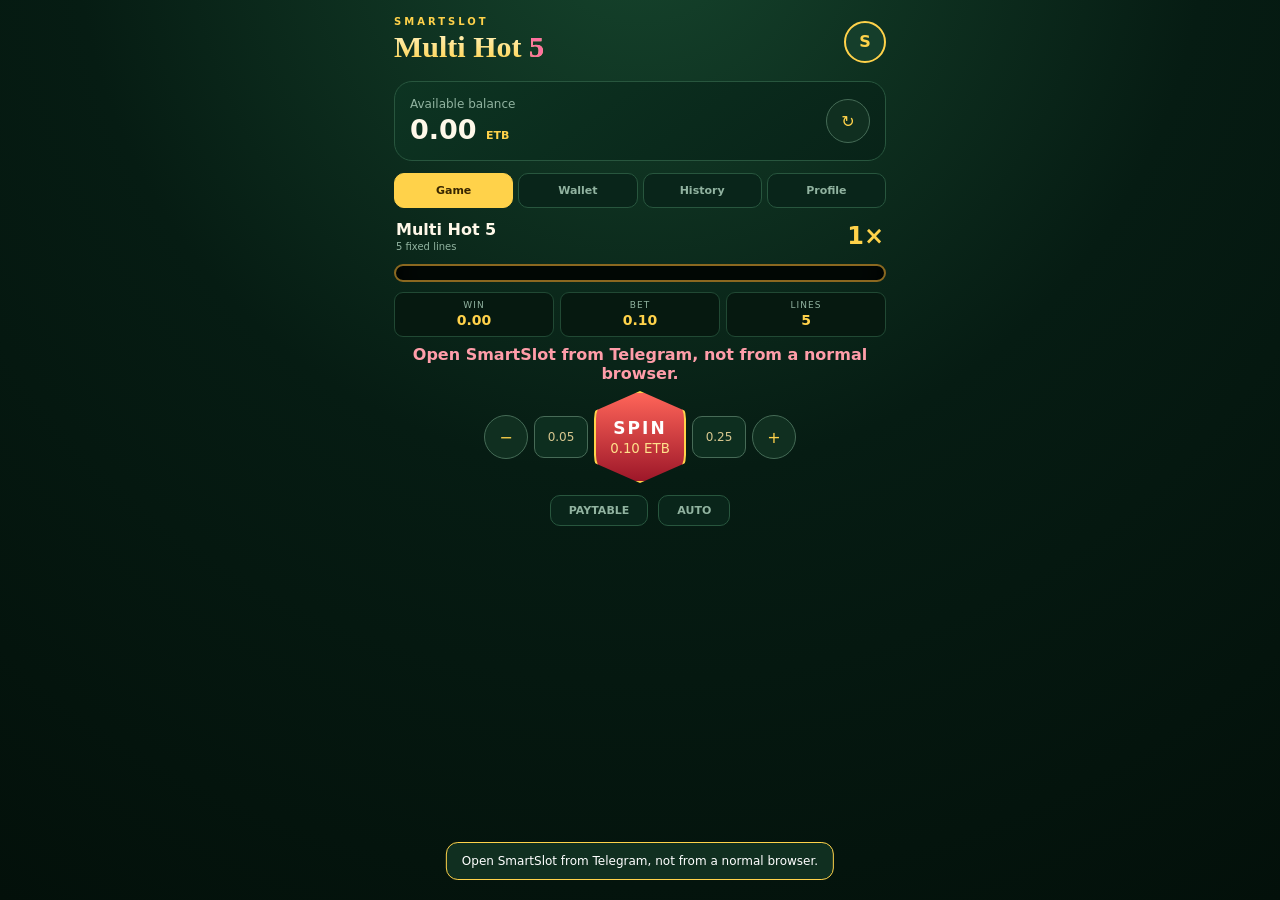
==== index.html @ b496ed88 "Add files via upload" ====
<!doctype html>
<html lang="en">
<head>
  <meta charset="utf-8">
  <meta name="viewport" content="width=device-width,initial-scale=1,maximum-scale=1,user-scalable=no">
  <title>SmartSlot</title>
  <script src="https://telegram.org/js/telegram-web-app.js"></script>
  <link rel="stylesheet" href="/style.css">
</head>
<body>
<main class="app">
  <header class="top">
    <div>
      <div class="eyebrow">SMARTSLOT</div>
      <h1>Multi Hot <span>5</span></h1>
    </div>
    <div class="avatar" id="avatar">S</div>
  </header>

  <section class="wallet-card">
    <div>
      <div class="muted">Available balance</div>
      <div class="balance"><span id="balance">0.00</span> <small id="currency">ETB</small></div>
    </div>
    <button class="icon-btn" id="refreshBtn">↻</button>
  </section>

  <nav class="tabs">
    <button class="tab active" data-tab="game">Game</button>
    <button class="tab" data-tab="wallet">Wallet</button>
    <button class="tab" data-tab="history">History</button>
    <button class="tab" data-tab="profile">Profile</button>
  </nav>

  <section id="gameTab" class="tab-panel">
    <div class="machine-head">
      <div><b>Multi Hot 5</b><small>5 fixed lines</small></div>
      <div class="multiplier" id="multiplier">1×</div>
    </div>

    <div class="reels" id="reels"></div>

    <div class="stats">
      <div><span>WIN</span><b id="win">0.00</b></div>
      <div><span>BET</span><b id="betLabel">0.10</b></div>
      <div><span>LINES</span><b>5</b></div>
    </div>

    <div class="message" id="message">Place your bet and spin.</div>

    <div class="bet-controls">
      <button class="round" id="betDown">−</button>
      <button class="bet-preview" id="betPrev">0.05</button>
      <button class="spin" id="spinBtn"><strong>SPIN</strong><small><span id="spinBet">0.10</span> ETB</small></button>
      <button class="bet-preview" id="betNext">0.25</button>
      <button class="round" id="betUp">+</button>
    </div>

    <div class="quick">
      <button id="paytableBtn">PAYTABLE</button>
      <button id="autoBtn">AUTO</button>
    </div>
  </section>

  <section id="walletTab" class="tab-panel hidden">
    <div class="section-title">Wallet</div>
    <div class="payment-card">
      <h3>Deposit with Telebirr</h3>
      <p>Send money to the Telebirr account below, then submit the amount and transaction ID. Your balance changes only after admin approval.</p>
      <div class="receiver"><span>Telebirr</span><b id="telebirrPhone">0920384625</b><strong id="telebirrName">kenea</strong></div>
      <form id="depositForm">
        <label>Amount (ETB)<input id="depositAmount" type="number" min="1" step="0.01" inputmode="decimal" required></label>
        <label>Transaction ID<input id="transactionId" maxlength="120" autocomplete="off" required></label>
        <button class="primary" type="submit">Submit deposit</button>
      </form>
      <div id="depositMsg" class="form-msg"></div>
    </div>

    <div class="payment-card">
      <h3>Withdraw to Telebirr</h3>
      <p>Withdrawal requests are reviewed by admin. Approved requests are paid manually through Telebirr.</p>
      <form id="withdrawForm">
        <label>Amount (ETB)<input id="withdrawAmount" type="number" min="10" step="0.01" inputmode="decimal" required></label>
        <label>Telebirr phone<input id="withdrawPhone" type="tel" required></label>
        <button class="primary" type="submit">Request withdrawal</button>
      </form>
      <div id="withdrawMsg" class="form-msg"></div>
    </div>
  </section>

  <section id="historyTab" class="tab-panel hidden">
    <div class="section-title">Transactions & spins</div>
    <div id="historyList" class="history"></div>
  </section>

  <section id="profileTab" class="tab-panel hidden">
    <div class="profile-card">
      <div class="big-avatar" id="bigAvatar">S</div>
      <h2 id="profileName">Player</h2>
      <p id="profileUsername">@telegram</p>
      <div class="profile-grid">
        <div><span>Games</span><b id="gamesPlayed">0</b></div>
        <div><span>Total won</span><b id="totalWon">0.00 ETB</b></div>
      </div>
      <div class="verified">✓ Phone verified</div>
    </div>
  </section>

  <div class="modal hidden" id="paytableModal">
    <div class="modal-box">
      <button class="close" id="closePay">×</button>
      <h2>Paytable</h2>
      <div id="payRows"></div>
      <p class="note">Line win = (bet ÷ 5) × symbol value × multiplier.</p>
    </div>
  </div>

  <div class="toast hidden" id="toast"></div>
</main>
<script src="/app.js"></script>
</body>
</html>
---- style.css ----
:root{
  --bg:#061c13;--panel:#0b2a1c;--panel2:#103724;--gold:#ffd24a;--red:#d7263d;
  --green:#62f59a;--muted:#91b3a0;--line:#28563e;--white:#fff8e9;
}
*{box-sizing:border-box;-webkit-tap-highlight-color:transparent}
body{margin:0;background:radial-gradient(circle at 50% -10%,#16452d 0,#061c13 48%,#03100a 100%);color:var(--white);font-family:system-ui,-apple-system,Segoe UI,sans-serif;min-height:100vh}
button,input{font:inherit}button{cursor:pointer}
.app{width:min(100%,520px);margin:auto;padding:16px 14px 34px}
.top{display:flex;justify-content:space-between;align-items:center;margin-bottom:14px}
.eyebrow{font-size:10px;letter-spacing:3px;color:var(--gold);font-weight:800}
h1{font-family:Georgia,serif;font-size:30px;margin:3px 0;background:linear-gradient(#fff3c4,#ffd24a);-webkit-background-clip:text;color:transparent}
h1 span{color:#ff6f9f}
.avatar,.big-avatar{border:2px solid var(--gold);background:#153e2b;display:grid;place-items:center;font-weight:900;color:var(--gold)}
.avatar{width:42px;height:42px;border-radius:50%}.big-avatar{width:72px;height:72px;border-radius:50%;margin:auto;font-size:28px}
.wallet-card,.payment-card,.profile-card{background:linear-gradient(145deg,#0d3422,#082318);border:1px solid var(--line);border-radius:18px;padding:15px;margin-bottom:12px}
.wallet-card{display:flex;justify-content:space-between;align-items:center}
.muted,.payment-card p,.profile-card p,.note{color:var(--muted);font-size:12px}
.balance{font-size:27px;font-weight:900;margin-top:3px}.balance small{font-size:11px;color:var(--gold)}
.icon-btn,.round{border:1px solid #456b56;background:#102f20;color:var(--gold);min-width:44px;height:44px;border-radius:50%}
.tabs{display:grid;grid-template-columns:repeat(4,1fr);gap:5px;margin:10px 0}
.tab,.quick button{border:1px solid var(--line);background:#09251a;color:var(--muted);padding:10px 5px;border-radius:10px;font-size:11px;font-weight:800}
.tab.active{background:var(--gold);color:#372500;border-color:var(--gold)}
.hidden{display:none!important}
.machine-head{display:flex;justify-content:space-between;align-items:center;margin:12px 2px}
.machine-head small{display:block;color:var(--muted);font-size:10px;margin-top:2px}.multiplier{color:var(--gold);font-size:24px;font-weight:900}
.reels{display:grid;grid-template-columns:repeat(3,1fr);gap:7px;border:2px solid #8b6820;border-radius:14px;padding:7px;background:#04150d;box-shadow:inset 0 0 30px #000}
.reel{height:170px;display:grid;grid-template-rows:repeat(3,1fr);gap:4px;background:#0e3a25;border-radius:9px;padding:4px;overflow:hidden}
.cell{display:grid;place-items:center;border:1px solid #244e38;border-radius:7px;background:#0a2b1c;font-size:35px}
.cell.win{animation:win .5s ease-in-out infinite alternate;border-color:var(--gold)}
@keyframes win{to{transform:scale(1.07);box-shadow:0 0 18px #ffd24a}}
.stats{display:grid;grid-template-columns:repeat(3,1fr);gap:6px;margin-top:10px}.stats div{background:#061910;border:1px solid #214934;border-radius:9px;text-align:center;padding:7px}.stats span{display:block;color:var(--muted);font-size:9px;letter-spacing:1px}.stats b{color:var(--gold);font-size:14px}
.message{text-align:center;min-height:27px;padding:8px;color:var(--green);font-weight:800}.message.lose{color:#ff9da9}
.bet-controls{display:flex;align-items:center;justify-content:center;gap:6px}.bet-preview{min-width:54px;height:42px;border-radius:10px;border:1px solid #476b57;background:#0d2e1f;color:#d8c78f;font-size:12px}.spin{width:92px;height:92px;border:2px solid var(--gold);border-radius:28px;clip-path:polygon(50% 0,100% 22%,100% 78%,50% 100%,0 78%,0 22%);background:linear-gradient(#ff6559,#9d1729);color:white}.spin strong{display:block;font-size:17px;letter-spacing:2px}.spin small{color:#ffe18b}.quick{display:flex;justify-content:center;gap:10px;margin-top:12px}.quick button{padding:8px 18px}
.section-title{font-size:18px;font-weight:900;margin:16px 2px}
.payment-card h3{margin:0 0 6px}.receiver{display:grid;grid-template-columns:1fr 1fr;gap:4px;background:#061910;border:1px dashed #55745e;padding:11px;border-radius:12px;margin:10px 0}.receiver strong{grid-column:1/-1;color:var(--gold);font-size:12px}
label{display:block;color:#c8dfd0;font-size:12px;margin:10px 0}input{width:100%;margin-top:6px;padding:12px;border-radius:11px;border:1px solid #3b604b;background:#061b12;color:white;outline:none}input:focus{border-color:var(--gold)}
.primary{width:100%;border:0;background:var(--gold);color:#3c2900;font-weight:900;padding:12px;border-radius:11px;margin-top:5px}.form-msg{min-height:18px;font-size:12px;color:var(--green);margin-top:7px}
.history-item{background:#09261a;border:1px solid var(--line);border-radius:13px;padding:11px;margin:7px 0;display:flex;justify-content:space-between;gap:8px}.history-item small{display:block;color:var(--muted)}.status{font-size:10px;font-weight:900;text-transform:uppercase}.pending{color:#ffd24a}.approved{color:#63f59b}.rejected{color:#ff8491}
.profile-card{text-align:center}.profile-grid{display:grid;grid-template-columns:1fr 1fr;gap:7px;margin-top:15px}.profile-grid div{background:#061910;border-radius:10px;padding:10px}.profile-grid span{display:block;color:var(--muted);font-size:10px}.profile-grid b{font-size:14px;color:var(--gold)}.verified{margin-top:12px;color:var(--green);font-size:12px}
.modal{position:fixed;inset:0;background:#000b;display:grid;place-items:center;padding:18px;z-index:10}.modal-box{position:relative;width:min(100%,390px);max-height:85vh;overflow:auto;background:#0a2c1d;border:1px solid #8b6820;border-radius:18px;padding:20px}.close{position:absolute;right:12px;top:10px;background:none;border:0;color:white;font-size:25px}.modal-box h2{color:var(--gold);margin-top:0}.payrow{display:flex;justify-content:space-between;padding:9px 2px;border-bottom:1px dashed #2b513e;font-size:13px}.payrow b{color:var(--gold)}
.toast{position:fixed;left:50%;bottom:20px;transform:translateX(-50%);background:#102f20;border:1px solid var(--gold);color:white;padding:11px 15px;border-radius:12px;z-index:20;font-size:12px;max-width:90%}
@media(max-width:350px){.reel{height:145px}.cell{font-size:29px}.spin{width:82px;height:82px}.bet-preview{min-width:45px}}
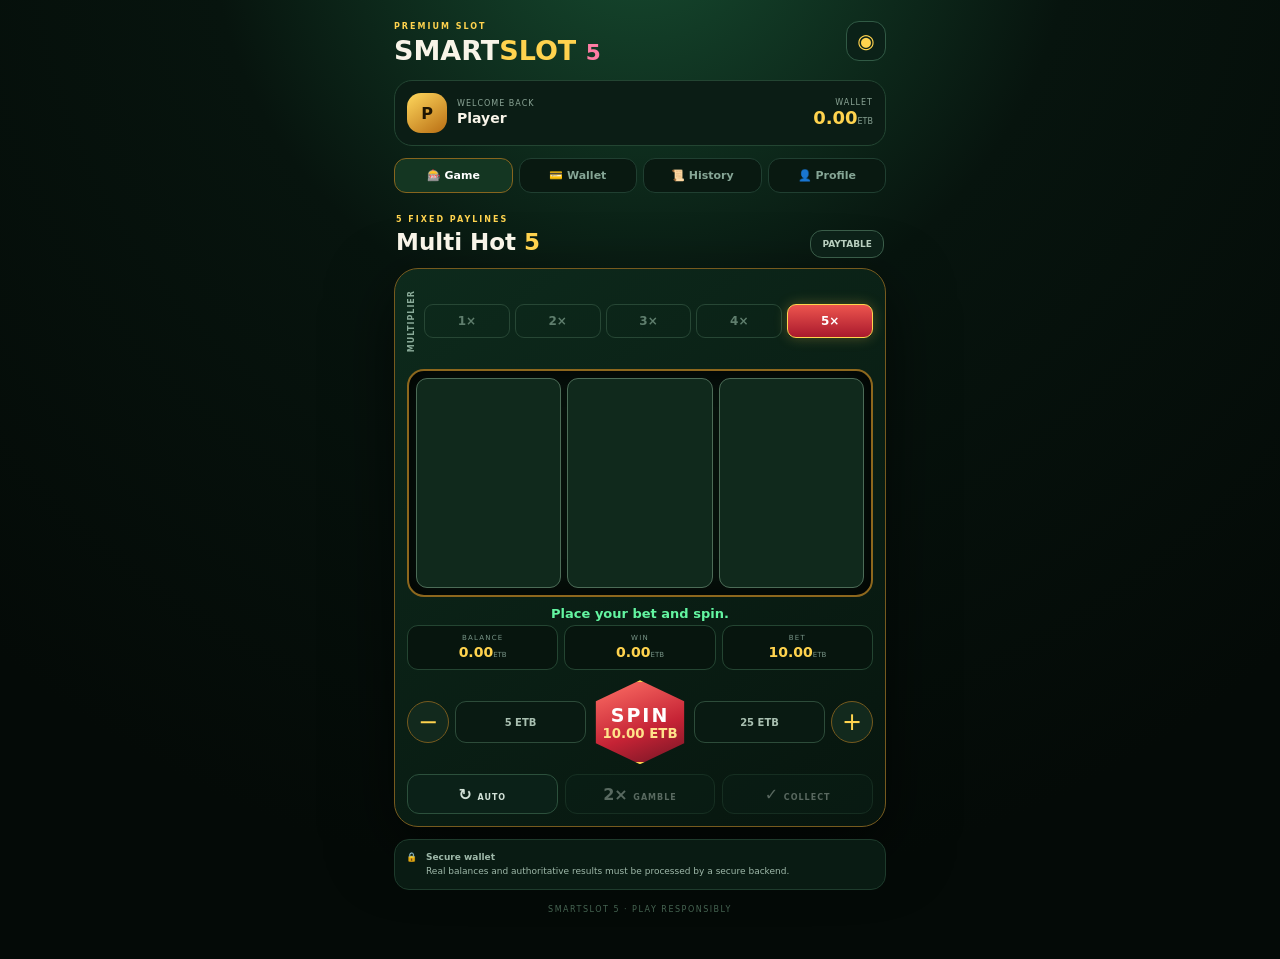
==== commit b0d7464b: "Add files via upload" ====
--- a/index.html
+++ b/index.html
@@ -1,122 +1,66 @@
 <!doctype html>
 <html lang="en">
 <head>
-  <meta charset="utf-8">
-  <meta name="viewport" content="width=device-width,initial-scale=1,maximum-scale=1,user-scalable=no">
-  <title>SmartSlot</title>
-  <script src="https://telegram.org/js/telegram-web-app.js"></script>
-  <link rel="stylesheet" href="/style.css">
+<meta charset="utf-8">
+<meta name="viewport" content="width=device-width,initial-scale=1,viewport-fit=cover,user-scalable=no">
+<meta name="theme-color" content="#06110d">
+<title>SmartSlot 5</title>
+<link rel="stylesheet" href="style.css">
+<script src="https://telegram.org/js/telegram-web-app.js"></script>
 </head>
 <body>
-<main class="app">
-  <header class="top">
-    <div>
-      <div class="eyebrow">SMARTSLOT</div>
-      <h1>Multi Hot <span>5</span></h1>
-    </div>
-    <div class="avatar" id="avatar">S</div>
-  </header>
+<div class="app">
+<header><div><small>PREMIUM SLOT</small><h1>SMART<span>SLOT</span> <b>5</b></h1></div><button id="profileBtn">◉</button></header>
 
-  <section class="wallet-card">
-    <div>
-      <div class="muted">Available balance</div>
-      <div class="balance"><span id="balance">0.00</span> <small id="currency">ETB</small></div>
-    </div>
-    <button class="icon-btn" id="refreshBtn">↻</button>
-  </section>
+<section class="user">
+<div class="avatar" id="avatar">S</div><div class="who"><small>WELCOME BACK</small><strong id="playerName">Player</strong></div>
+<div class="bal"><small>WALLET</small><b id="balance">0.00</b><i>ETB</i></div>
+</section>
 
-  <nav class="tabs">
-    <button class="tab active" data-tab="game">Game</button>
-    <button class="tab" data-tab="wallet">Wallet</button>
-    <button class="tab" data-tab="history">History</button>
-    <button class="tab" data-tab="profile">Profile</button>
-  </nav>
+<nav>
+<button class="tab active" data-screen="game">🎰 Game</button>
+<button class="tab" data-screen="wallet">💳 Wallet</button>
+<button class="tab" data-screen="history">📜 History</button>
+<button class="tab" data-screen="profile">👤 Profile</button>
+</nav>
 
-  <section id="gameTab" class="tab-panel">
-    <div class="machine-head">
-      <div><b>Multi Hot 5</b><small>5 fixed lines</small></div>
-      <div class="multiplier" id="multiplier">1×</div>
-    </div>
+<section id="screen-game" class="screen active">
+<div class="title"><div><small>5 FIXED PAYLINES</small><h2>Multi Hot <em>5</em></h2></div><button id="payBtn" class="ghost">PAYTABLE</button></div>
+<div class="machine">
+<div class="mult-head"><label>MULTIPLIER</label><div id="mults"></div></div>
+<div class="reels-wrap"><div id="reels"><div class="reel"><div class="strip"></div></div><div class="reel"><div class="strip"></div></div><div class="reel"><div class="strip"></div></div></div><div id="lines"></div></div>
+<div id="status">Place your bet and spin.</div>
+<div class="stats"><div><small>BALANCE</small><b id="gameBalance">0.00</b><i>ETB</i></div><div><small>WIN</small><b id="lastWin">0.00</b><i>ETB</i></div><div><small>BET</small><b id="betInfo">10.00</b><i>ETB</i></div></div>
+<div class="controls"><button class="round" id="betDown">−</button><button class="bet-side" id="betPrev">5 ETB</button><button class="spin" id="spinBtn"><b>SPIN</b><small>10 ETB</small></button><button class="bet-side" id="betNext">25 ETB</button><button class="round" id="betUp">+</button></div>
+<div class="quick"><button id="autoBtn">↻ <small>AUTO</small></button><button id="gambleBtn" class="disabled">2× <small>GAMBLE</small></button><button id="collectBtn" class="disabled">✓ <small>COLLECT</small></button></div>
+</div>
+<div class="notice">🔒 <span><b>Secure wallet</b><br>Real balances and authoritative results must be processed by a secure backend.</span></div>
+</section>
 
-    <div class="reels" id="reels"></div>
+<section id="screen-wallet" class="screen">
+<div class="section"><small>ACCOUNT</small><h2>Wallet</h2></div>
+<div class="wallet-hero"><small>AVAILABLE BALANCE</small><strong id="walletBalance">0.00 ETB</strong><div><button>＋ Deposit</button><button>↗ Withdraw</button></div></div>
+<div class="card"><h3>Telebirr Deposit</h3><p>Send money to the Telebirr account below, then enter the amount and transaction ID. Balance changes only after admin approval.</p>
+<div class="tele"><small>TELEBIRR</small><b>0920384625</b><strong>kenea</strong></div>
+<label>Amount (ETB)<input id="depositAmount" type="number" min="1" step="1" placeholder="Enter amount"></label>
+<label>Transaction ID<input id="depositTx" type="text" placeholder="Enter transaction ID"></label>
+<button class="primary" id="depositSubmit">Submit deposit</button><div id="depositMsg" class="msg"></div></div>
+<div class="card"><h3>Withdraw to Telebirr</h3><p>Withdrawal requests are reviewed by admin before payment.</p>
+<label>Amount (ETB)<input id="withdrawAmount" type="number" min="1" step="1" placeholder="Enter amount"></label>
+<label>Telebirr phone<input id="withdrawPhone" type="tel" placeholder="09xxxxxxxx"></label>
+<button class="primary" id="withdrawSubmit">Submit withdrawal</button><div id="withdrawMsg" class="msg"></div></div>
+</section>
 
-    <div class="stats">
-      <div><span>WIN</span><b id="win">0.00</b></div>
-      <div><span>BET</span><b id="betLabel">0.10</b></div>
-      <div><span>LINES</span><b>5</b></div>
-    </div>
+<section id="screen-history" class="screen"><div class="section"><small>ACCOUNT</small><h2>History</h2></div><div id="history"><div class="empty">No transactions yet.</div></div></section>
 
-    <div class="message" id="message">Place your bet and spin.</div>
+<section id="screen-profile" class="screen"><div class="section"><small>PLAYER</small><h2>Profile</h2></div>
+<div class="profile"><div class="avatar big" id="profileAvatar">S</div><h3 id="profileName">Player</h3><p id="profileUsername">Telegram player</p><div class="profile-grid"><div><small>GAMES</small><b id="games">0</b></div><div><small>TOTAL WON</small><b id="totalWon">0.00 ETB</b></div></div></div>
+<div class="card"><h3>Telegram verification</h3><p id="contactState">Use the bot's contact-sharing button to verify your Telegram phone number.</p><button class="primary" id="contactBtn">Share contact in Telegram</button></div>
+</section>
+<footer>SMARTSLOT 5 · PLAY RESPONSIBLY</footer>
+</div>
 
-    <div class="bet-controls">
-      <button class="round" id="betDown">−</button>
-      <button class="bet-preview" id="betPrev">0.05</button>
-      <button class="spin" id="spinBtn"><strong>SPIN</strong><small><span id="spinBet">0.10</span> ETB</small></button>
-      <button class="bet-preview" id="betNext">0.25</button>
-      <button class="round" id="betUp">+</button>
-    </div>
-
-    <div class="quick">
-      <button id="paytableBtn">PAYTABLE</button>
-      <button id="autoBtn">AUTO</button>
-    </div>
-  </section>
-
-  <section id="walletTab" class="tab-panel hidden">
-    <div class="section-title">Wallet</div>
-    <div class="payment-card">
-      <h3>Deposit with Telebirr</h3>
-      <p>Send money to the Telebirr account below, then submit the amount and transaction ID. Your balance changes only after admin approval.</p>
-      <div class="receiver"><span>Telebirr</span><b id="telebirrPhone">0920384625</b><strong id="telebirrName">kenea</strong></div>
-      <form id="depositForm">
-        <label>Amount (ETB)<input id="depositAmount" type="number" min="1" step="0.01" inputmode="decimal" required></label>
-        <label>Transaction ID<input id="transactionId" maxlength="120" autocomplete="off" required></label>
-        <button class="primary" type="submit">Submit deposit</button>
-      </form>
-      <div id="depositMsg" class="form-msg"></div>
-    </div>
-
-    <div class="payment-card">
-      <h3>Withdraw to Telebirr</h3>
-      <p>Withdrawal requests are reviewed by admin. Approved requests are paid manually through Telebirr.</p>
-      <form id="withdrawForm">
-        <label>Amount (ETB)<input id="withdrawAmount" type="number" min="10" step="0.01" inputmode="decimal" required></label>
-        <label>Telebirr phone<input id="withdrawPhone" type="tel" required></label>
-        <button class="primary" type="submit">Request withdrawal</button>
-      </form>
-      <div id="withdrawMsg" class="form-msg"></div>
-    </div>
-  </section>
-
-  <section id="historyTab" class="tab-panel hidden">
-    <div class="section-title">Transactions & spins</div>
-    <div id="historyList" class="history"></div>
-  </section>
-
-  <section id="profileTab" class="tab-panel hidden">
-    <div class="profile-card">
-      <div class="big-avatar" id="bigAvatar">S</div>
-      <h2 id="profileName">Player</h2>
-      <p id="profileUsername">@telegram</p>
-      <div class="profile-grid">
-        <div><span>Games</span><b id="gamesPlayed">0</b></div>
-        <div><span>Total won</span><b id="totalWon">0.00 ETB</b></div>
-      </div>
-      <div class="verified">✓ Phone verified</div>
-    </div>
-  </section>
-
-  <div class="modal hidden" id="paytableModal">
-    <div class="modal-box">
-      <button class="close" id="closePay">×</button>
-      <h2>Paytable</h2>
-      <div id="payRows"></div>
-      <p class="note">Line win = (bet ÷ 5) × symbol value × multiplier.</p>
-    </div>
-  </div>
-
-  <div class="toast hidden" id="toast"></div>
-</main>
-<script src="/app.js"></script>
-</body>
-</html>
+<div class="modal" id="payModal"><div class="modal-card"><button class="close" data-close="payModal">×</button><small>ORIGINAL GAME PAYTABLE</small><h2>Paytable</h2><div id="payRows"></div><p>5 fixed paylines: 3 rows + 2 diagonals. Line win = (bet ÷ 5) × symbol value × multiplier.</p></div></div>
+<div class="modal" id="gambleModal"><div class="modal-card"><button class="close" data-close="gambleModal">×</button><small>OPTIONAL</small><h2>Gamble</h2><p>Guess the card color to double the current win.</p><div class="cardface">★</div><div class="gamble"><button id="red">♥ RED</button><button id="black">♠ BLACK</button></div><button class="secondary" id="takeWin">TAKE WIN</button></div></div>
+<script src="app.js"></script>
+</body></html>
--- a/style.css
+++ b/style.css
@@ -1,42 +1 @@
-:root{
-  --bg:#061c13;--panel:#0b2a1c;--panel2:#103724;--gold:#ffd24a;--red:#d7263d;
-  --green:#62f59a;--muted:#91b3a0;--line:#28563e;--white:#fff8e9;
-}
-*{box-sizing:border-box;-webkit-tap-highlight-color:transparent}
-body{margin:0;background:radial-gradient(circle at 50% -10%,#16452d 0,#061c13 48%,#03100a 100%);color:var(--white);font-family:system-ui,-apple-system,Segoe UI,sans-serif;min-height:100vh}
-button,input{font:inherit}button{cursor:pointer}
-.app{width:min(100%,520px);margin:auto;padding:16px 14px 34px}
-.top{display:flex;justify-content:space-between;align-items:center;margin-bottom:14px}
-.eyebrow{font-size:10px;letter-spacing:3px;color:var(--gold);font-weight:800}
-h1{font-family:Georgia,serif;font-size:30px;margin:3px 0;background:linear-gradient(#fff3c4,#ffd24a);-webkit-background-clip:text;color:transparent}
-h1 span{color:#ff6f9f}
-.avatar,.big-avatar{border:2px solid var(--gold);background:#153e2b;display:grid;place-items:center;font-weight:900;color:var(--gold)}
-.avatar{width:42px;height:42px;border-radius:50%}.big-avatar{width:72px;height:72px;border-radius:50%;margin:auto;font-size:28px}
-.wallet-card,.payment-card,.profile-card{background:linear-gradient(145deg,#0d3422,#082318);border:1px solid var(--line);border-radius:18px;padding:15px;margin-bottom:12px}
-.wallet-card{display:flex;justify-content:space-between;align-items:center}
-.muted,.payment-card p,.profile-card p,.note{color:var(--muted);font-size:12px}
-.balance{font-size:27px;font-weight:900;margin-top:3px}.balance small{font-size:11px;color:var(--gold)}
-.icon-btn,.round{border:1px solid #456b56;background:#102f20;color:var(--gold);min-width:44px;height:44px;border-radius:50%}
-.tabs{display:grid;grid-template-columns:repeat(4,1fr);gap:5px;margin:10px 0}
-.tab,.quick button{border:1px solid var(--line);background:#09251a;color:var(--muted);padding:10px 5px;border-radius:10px;font-size:11px;font-weight:800}
-.tab.active{background:var(--gold);color:#372500;border-color:var(--gold)}
-.hidden{display:none!important}
-.machine-head{display:flex;justify-content:space-between;align-items:center;margin:12px 2px}
-.machine-head small{display:block;color:var(--muted);font-size:10px;margin-top:2px}.multiplier{color:var(--gold);font-size:24px;font-weight:900}
-.reels{display:grid;grid-template-columns:repeat(3,1fr);gap:7px;border:2px solid #8b6820;border-radius:14px;padding:7px;background:#04150d;box-shadow:inset 0 0 30px #000}
-.reel{height:170px;display:grid;grid-template-rows:repeat(3,1fr);gap:4px;background:#0e3a25;border-radius:9px;padding:4px;overflow:hidden}
-.cell{display:grid;place-items:center;border:1px solid #244e38;border-radius:7px;background:#0a2b1c;font-size:35px}
-.cell.win{animation:win .5s ease-in-out infinite alternate;border-color:var(--gold)}
-@keyframes win{to{transform:scale(1.07);box-shadow:0 0 18px #ffd24a}}
-.stats{display:grid;grid-template-columns:repeat(3,1fr);gap:6px;margin-top:10px}.stats div{background:#061910;border:1px solid #214934;border-radius:9px;text-align:center;padding:7px}.stats span{display:block;color:var(--muted);font-size:9px;letter-spacing:1px}.stats b{color:var(--gold);font-size:14px}
-.message{text-align:center;min-height:27px;padding:8px;color:var(--green);font-weight:800}.message.lose{color:#ff9da9}
-.bet-controls{display:flex;align-items:center;justify-content:center;gap:6px}.bet-preview{min-width:54px;height:42px;border-radius:10px;border:1px solid #476b57;background:#0d2e1f;color:#d8c78f;font-size:12px}.spin{width:92px;height:92px;border:2px solid var(--gold);border-radius:28px;clip-path:polygon(50% 0,100% 22%,100% 78%,50% 100%,0 78%,0 22%);background:linear-gradient(#ff6559,#9d1729);color:white}.spin strong{display:block;font-size:17px;letter-spacing:2px}.spin small{color:#ffe18b}.quick{display:flex;justify-content:center;gap:10px;margin-top:12px}.quick button{padding:8px 18px}
-.section-title{font-size:18px;font-weight:900;margin:16px 2px}
-.payment-card h3{margin:0 0 6px}.receiver{display:grid;grid-template-columns:1fr 1fr;gap:4px;background:#061910;border:1px dashed #55745e;padding:11px;border-radius:12px;margin:10px 0}.receiver strong{grid-column:1/-1;color:var(--gold);font-size:12px}
-label{display:block;color:#c8dfd0;font-size:12px;margin:10px 0}input{width:100%;margin-top:6px;padding:12px;border-radius:11px;border:1px solid #3b604b;background:#061b12;color:white;outline:none}input:focus{border-color:var(--gold)}
-.primary{width:100%;border:0;background:var(--gold);color:#3c2900;font-weight:900;padding:12px;border-radius:11px;margin-top:5px}.form-msg{min-height:18px;font-size:12px;color:var(--green);margin-top:7px}
-.history-item{background:#09261a;border:1px solid var(--line);border-radius:13px;padding:11px;margin:7px 0;display:flex;justify-content:space-between;gap:8px}.history-item small{display:block;color:var(--muted)}.status{font-size:10px;font-weight:900;text-transform:uppercase}.pending{color:#ffd24a}.approved{color:#63f59b}.rejected{color:#ff8491}
-.profile-card{text-align:center}.profile-grid{display:grid;grid-template-columns:1fr 1fr;gap:7px;margin-top:15px}.profile-grid div{background:#061910;border-radius:10px;padding:10px}.profile-grid span{display:block;color:var(--muted);font-size:10px}.profile-grid b{font-size:14px;color:var(--gold)}.verified{margin-top:12px;color:var(--green);font-size:12px}
-.modal{position:fixed;inset:0;background:#000b;display:grid;place-items:center;padding:18px;z-index:10}.modal-box{position:relative;width:min(100%,390px);max-height:85vh;overflow:auto;background:#0a2c1d;border:1px solid #8b6820;border-radius:18px;padding:20px}.close{position:absolute;right:12px;top:10px;background:none;border:0;color:white;font-size:25px}.modal-box h2{color:var(--gold);margin-top:0}.payrow{display:flex;justify-content:space-between;padding:9px 2px;border-bottom:1px dashed #2b513e;font-size:13px}.payrow b{color:var(--gold)}
-.toast{position:fixed;left:50%;bottom:20px;transform:translateX(-50%);background:#102f20;border:1px solid var(--gold);color:white;padding:11px 15px;border-radius:12px;z-index:20;font-size:12px;max-width:90%}
-@media(max-width:350px){.reel{height:145px}.cell{font-size:29px}.spin{width:82px;height:82px}.bet-preview{min-width:45px}}
+*{box-sizing:border-box;-webkit-tap-highlight-color:transparent}html,body{margin:0;min-height:100%;background:#040a07;color:#f8f4e8;font-family:Inter,system-ui,sans-serif}body{background:radial-gradient(circle at 50% -10%,#174d31,#07140e 35%,#040a07 80%)}button,input{font:inherit}button{cursor:pointer}.app{width:min(100%,520px);margin:auto;padding:14px 14px 30px}header{display:flex;justify-content:space-between;align-items:center;padding-bottom:12px}header small,.section>small,.title small,.machine label,.modal-card>small{font-size:8px;letter-spacing:2px;color:#ffd34e;font-weight:800}h1{font-size:27px;line-height:1;margin:4px 0;font-weight:900}h1 span,h2 em{color:#ffd34e;font-style:normal}h1 b{color:#ff7da4;font-size:.8em}header button{width:40px;height:40px;border-radius:13px;border:1px solid #315a45;background:#0b2118;color:#ffd34e;font-size:20px}.user{display:flex;align-items:center;gap:10px;padding:12px;border:1px solid #234532;background:#0b1d15;border-radius:18px}.avatar{width:40px;height:40px;border-radius:14px;display:grid;place-items:center;background:linear-gradient(145deg,#ffd85d,#b86d13);color:#201603;font-weight:900}.who{flex:1}.who small,.bal small{display:block;color:#89a394;font-size:8px;letter-spacing:1px}.who strong{font-size:14px}.bal{text-align:right}.bal b{color:#ffd34e;font-size:18px}.bal i{font-style:normal;color:#89a394;font-size:8px}nav{display:grid;grid-template-columns:repeat(4,1fr);gap:6px;margin:12px 0}.tab{border:1px solid #203f31;background:#091911;color:#86a696;border-radius:12px;padding:10px 3px;font-size:11px;font-weight:800}.tab.active{color:#fff;background:#143622;border-color:#87651e}.screen{display:none}.screen.active{display:block}.title,.section{display:flex;align-items:end;justify-content:space-between;margin:14px 2px 10px}h2{margin:3px 0;font-size:23px}.ghost{background:#0c2118;border:1px solid #3a5d49;color:#b9cfbf;border-radius:12px;padding:8px 11px;font-size:9px;font-weight:800}.machine{background:linear-gradient(145deg,#0d2a1c,#07150e);border:1px solid #765a1e;border-radius:24px;padding:12px;box-shadow:0 22px 65px #0009}.mult-head{display:flex;gap:8px;align-items:center;margin-bottom:8px}.mult-head label{writing-mode:vertical-rl;transform:rotate(180deg);color:#89aa98;letter-spacing:1px}.mult-head>div{display:grid;grid-template-columns:repeat(5,1fr);gap:5px;flex:1}.mult{height:34px;border:1px solid #274735;border-radius:9px;display:grid;place-items:center;color:#5f7e6d;font-weight:900;font-size:12px}.mult.active{color:#fff;background:linear-gradient(#ed554e,#a9192d);border-color:#ffd34e;box-shadow:0 0 13px #ffd34e44}.reels-wrap{position:relative;padding:7px;border:2px solid #8d671d;border-radius:17px;background:#06110b;box-shadow:inset 0 0 30px #000}.reels-wrap #reels{display:grid;grid-template-columns:repeat(3,1fr);gap:6px;height:210px}.reel{overflow:hidden;border-radius:11px;border:1px solid #4c6c57;background:#10291c;position:relative}.strip{position:absolute;left:0;width:100%}.sym{height:70px;display:grid;place-items:center;font-size:43px;filter:drop-shadow(0 4px 3px #0008)}#lines{position:absolute;inset:7px;pointer-events:none}.winline{position:absolute;left:0;right:0;height:4px;background:#63f5a1;box-shadow:0 0 12px #63f5a1;border-radius:9px}.diag1{top:50%;transform:rotate(34deg)}.diag2{top:50%;transform:rotate(-34deg)}#status{text-align:center;min-height:23px;padding:9px 0 4px;color:#63f5a1;font-size:13px;font-weight:800}#status.lose{color:#ff9299}.stats{display:grid;grid-template-columns:repeat(3,1fr);gap:6px}.stats>div{background:#07150e;border:1px solid #244532;border-radius:11px;padding:8px;text-align:center}.stats small{display:block;color:#789487;font-size:7px;letter-spacing:1.2px}.stats b{color:#ffd34e;font-size:14px}.stats i{color:#789487;font-size:7px;font-style:normal}.controls{display:grid;grid-template-columns:42px 1fr 96px 1fr 42px;gap:6px;align-items:center;margin-top:10px}.round{width:42px;height:42px;border-radius:50%;background:#12291d;border:1px solid #765a1e;color:#ffd34e;font-size:24px}.bet-side{height:42px;background:#091a12;border:1px solid #2d4c3a;color:#a9c0b1;border-radius:11px;font-size:10px;font-weight:800}.spin{height:84px;border:2px solid #ffd34e;clip-path:polygon(50% 0,96% 25%,96% 75%,50% 100%,4% 75%,4% 25%);background:linear-gradient(160deg,#ff7166,#c52335 60%,#741525);color:#fff;display:flex;flex-direction:column;align-items:center;justify-content:center}.spin b{font-size:19px;letter-spacing:2px}.spin small{color:#ffe28a;font-weight:800}.quick{display:grid;grid-template-columns:repeat(3,1fr);gap:7px;margin-top:10px}.quick button{height:40px;background:#0b2118;border:1px solid #2c503c;color:#d2e1d7;border-radius:12px;font-weight:900}.quick small{font-size:8px;letter-spacing:1px}.quick .disabled{opacity:.4}.quick .on{border-color:#ffd34e}.notice{display:flex;gap:9px;margin-top:12px;background:#091b13;border:1px solid #1e3b2c;padding:11px;border-radius:15px;color:#9eb8a9;font-size:9px;line-height:1.5}.wallet-hero{background:linear-gradient(145deg,#173d28,#0a2117);border:1px solid #75591c;border-radius:20px;padding:18px;margin-bottom:12px}.wallet-hero small{font-size:8px;color:#9db4a6;letter-spacing:2px}.wallet-hero strong{display:block;color:#ffd34e;font-size:30px;margin:6px 0 16px}.wallet-hero button,.primary{border:0;border-radius:12px;padding:11px;background:linear-gradient(145deg,#ffe174,#c88a1d);color:#241a06;font-weight:900;font-size:11px}.wallet-hero>div{display:grid;grid-template-columns:1fr 1fr;gap:8px}.card{background:#0a1c14;border:1px solid #254836;border-radius:18px;padding:14px;margin-bottom:12px}.card h3{font-size:14px;margin:0}.card p{font-size:10px;line-height:1.6;color:#8fa99a}.tele{display:grid;grid-template-columns:1fr auto auto;gap:8px;background:#07140e;border:1px solid #294a38;border-radius:12px;padding:11px;align-items:center}.tele small{font-size:8px;color:#83a091}.tele b{font-size:14px}.tele strong{color:#ffd34e;font-size:11px}label{display:block;color:#8da698;font-size:9px;margin:9px 0}input{display:block;width:100%;margin-top:5px;background:#07140e;border:1px solid #294837;color:#fff;border-radius:11px;padding:12px;outline:0}.msg{color:#63f5a1;font-size:9px;min-height:16px;margin-top:6px}.primary{width:100%;margin-top:5px}.empty{text-align:center;color:#6f8c7c;padding:35px 10px;border:1px dashed #284938;border-radius:16px}.history-item{display:flex;justify-content:space-between;background:#0a1c14;border:1px solid #223f30;border-radius:14px;padding:12px;margin-bottom:8px;font-size:10px}.history-item small{display:block;color:#718d7e;margin-top:3px}.history-item strong{color:#ffd34e}.profile{text-align:center;background:#112c1f;border:1px solid #6b531c;border-radius:20px;padding:20px}.avatar.big{width:76px;height:76px;border-radius:24px;font-size:30px;margin:auto}.profile h3{margin:10px 0 2px}.profile p{margin:0;color:#779384;font-size:10px}.profile-grid{display:grid;grid-template-columns:1fr 1fr;gap:8px;margin-top:16px}.profile-grid div{background:#07140e;border-radius:12px;padding:10px}.profile-grid small{display:block;color:#708c7b;font-size:8px}.profile-grid b{color:#ffd34e;font-size:12px}footer{text-align:center;color:#466452;font-size:8px;letter-spacing:1.5px;padding:15px}.modal{position:fixed;inset:0;background:#000c;backdrop-filter:blur(8px);display:none;align-items:center;justify-content:center;padding:18px;z-index:50}.modal.open{display:flex}.modal-card{position:relative;width:min(100%,390px);background:linear-gradient(145deg,#102c1e,#07140e);border:1px solid #8a681f;border-radius:22px;padding:20px}.modal-card h2{margin:6px 0 15px}.close{position:absolute;right:12px;top:8px;border:0;background:transparent;color:#a9c0b0;font-size:28px}.payrow{display:grid;grid-template-columns:45px 1fr auto;align-items:center;padding:9px 0;border-bottom:1px dashed #244534}.payrow span{font-size:11px}.payrow b{color:#ffd34e;font-size:12px}.payicon{font-size:29px}.modal-card p{color:#799384;font-size:9px;line-height:1.6}.cardface{width:100px;height:135px;margin:15px auto;background:#fff;color:#b61e36;border-radius:13px;display:grid;place-items:center;font-size:40px}.gamble{display:grid;grid-template-columns:1fr 1fr;gap:8px}.gamble button{border:0;border-radius:12px;padding:12px;font-weight:900;color:#fff}.gamble button:first-child{background:#d93649}.gamble button:last-child{background:#181818;border:1px solid #555}.secondary{width:100%;margin-top:10px;border:1px solid #496050;background:#0c2118;color:#dce8df;padding:11px;border-radius:12px;font-weight:800}@media(max-width:360px){.app{padding:9px}.controls{grid-template-columns:34px 1fr 84px 1fr 34px}.round{width:34px}.reels-wrap #reels{height:180px}.sym{height:60px}.spin{height:74px}}
